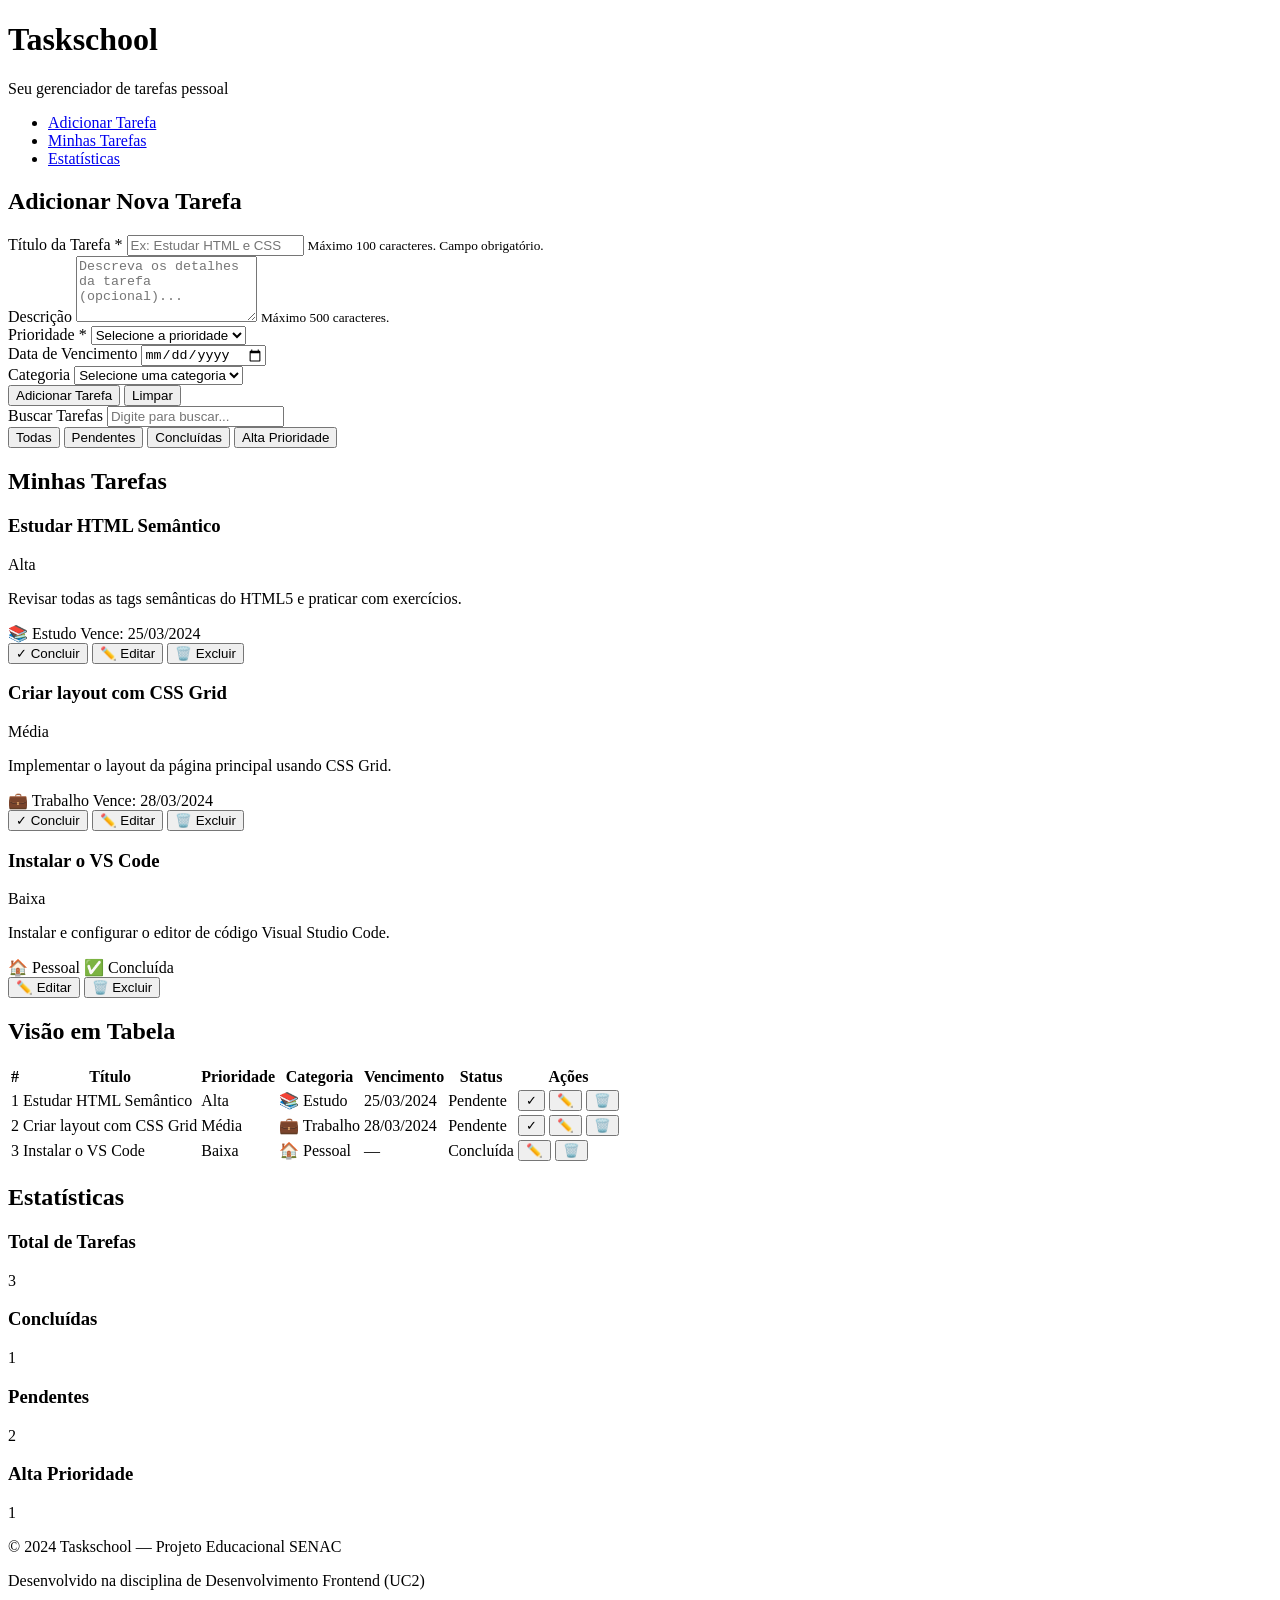
==== taskschool/index.html @ a7bc22a8 "feat(branch1): HTML sem\u00e3ntico completo - Taskschool Estrutura base do gerenciador de tarefas co" ====
<!DOCTYPE html>
<!--
  TASKSCHOOL - Gerenciador de Tarefas
  ====================================
  Branch 1 - Apenas HTML

  Conceitos demonstrados nesta branch:
  - Estrutura básica de um documento HTML5
  - Tags semânticas: header, main, section, article, footer
  - Formulários: form, input, textarea, select, button, label
  - Tabelas: table, thead, tbody, tr, th, td
  - Hierarquia de headings: h1, h2, h3
  - Atributos de acessibilidade: for, id, required, placeholder
-->
<html lang="pt-BR">

<head>
    <!-- Codificação de caracteres: garante suporte a acentos e caracteres especiais -->
    <meta charset="UTF-8">

    <!-- Viewport: essencial para responsividade em dispositivos móveis -->
    <meta name="viewport" content="width=device-width, initial-scale=1.0">

    <!-- Descrição para motores de busca (SEO) -->
    <meta name="description" content="Taskschool - Gerencie suas tarefas de forma simples e eficiente">

    <!-- Título da aba/janela do navegador -->
    <title>Taskschool — Gerenciador de Tarefas</title>

    <!--
      BRANCH 2: Aqui será linkado o arquivo CSS externo
      <link rel="stylesheet" href="style.css">
    -->
</head>

<body>

    <!-- ==================== CABEÇALHO ==================== -->
    <!--
      <header> representa o cabeçalho da página.
      Contém o nome da aplicação e a navegação principal.
    -->
    <header>
        <div class="container">
            <!-- Nome da aplicação -->
            <h1>Taskschool</h1>
            <p>Seu gerenciador de tarefas pessoal</p>

            <!-- Navegação principal -->
            <nav>
                <ul>
                    <li><a href="#nova-tarefa">Adicionar Tarefa</a></li>
                    <li><a href="#lista-tarefas">Minhas Tarefas</a></li>
                    <li><a href="#estatisticas">Estatísticas</a></li>
                </ul>
            </nav>
        </div>
    </header>

    <!-- ==================== CONTEÚDO PRINCIPAL ==================== -->
    <!--
      <main> contém o conteúdo principal da página.
      Deve haver apenas um <main> por página.
    -->
    <main>
        <div class="container">

            <!-- ---- SEÇÃO: ADICIONAR TAREFA ---- -->
            <!--
              <section> agrupa conteúdo temático relacionado.
              O atributo id permite navegação via âncora (#nova-tarefa).
            -->
            <section id="nova-tarefa" class="secao-form">
                <h2>Adicionar Nova Tarefa</h2>

                <!--
                  FORMULÁRIO
                  ===========
                  action: para onde os dados são enviados (backend)
                  method: POST envia dados no corpo da requisição

                  BRANCH 3: o action será tratado pelo JavaScript,
                  substituindo o envio tradicional para o servidor.
                -->
                <form id="tarefa-form" action="#" method="post">

                    <!-- Grupo: Título -->
                    <div class="form-grupo">
                        <!--
                          <label> associado ao input via atributo "for" + "id".
                          Melhora a acessibilidade: clicar no label foca o input.
                        -->
                        <label for="titulo">Título da Tarefa *</label>
                        <input
                            type="text"
                            id="titulo"
                            name="titulo"
                            placeholder="Ex: Estudar HTML e CSS"
                            required
                            maxlength="100"
                        >
                        <!-- Dica de validação para o usuário -->
                        <small class="dica">Máximo 100 caracteres. Campo obrigatório.</small>
                    </div>

                    <!-- Grupo: Descrição -->
                    <div class="form-grupo">
                        <label for="descricao">Descrição</label>
                        <!--
                          <textarea> para textos longos.
                          rows: altura inicial em linhas visíveis.
                        -->
                        <textarea
                            id="descricao"
                            name="descricao"
                            placeholder="Descreva os detalhes da tarefa (opcional)..."
                            rows="4"
                            maxlength="500"
                        ></textarea>
                        <small class="dica">Máximo 500 caracteres.</small>
                    </div>

                    <!-- Grupo: Prioridade -->
                    <div class="form-grupo">
                        <label for="prioridade">Prioridade *</label>
                        <!--
                          <select> cria um menu suspenso (dropdown).
                          <option> define cada item da lista.
                        -->
                        <select id="prioridade" name="prioridade" required>
                            <option value="">Selecione a prioridade</option>
                            <option value="alta">🔴 Alta</option>
                            <option value="media">🟡 Média</option>
                            <option value="baixa">🟢 Baixa</option>
                        </select>
                    </div>

                    <!-- Grupo: Data de Vencimento -->
                    <div class="form-grupo">
                        <label for="vencimento">Data de Vencimento</label>
                        <!--
                          type="date" exibe um seletor de data nativo do navegador.
                        -->
                        <input
                            type="date"
                            id="vencimento"
                            name="vencimento"
                        >
                    </div>

                    <!-- Grupo: Categoria -->
                    <div class="form-grupo">
                        <label for="categoria">Categoria</label>
                        <select id="categoria" name="categoria">
                            <option value="">Selecione uma categoria</option>
                            <option value="estudo">📚 Estudo</option>
                            <option value="trabalho">💼 Trabalho</option>
                            <option value="pessoal">🏠 Pessoal</option>
                            <option value="saude">❤️ Saúde</option>
                        </select>
                    </div>

                    <!-- Botões de ação do formulário -->
                    <div class="form-acoes">
                        <!--
                          type="submit": envia o formulário.
                          type="reset": limpa todos os campos do formulário.
                        -->
                        <button type="submit" class="btn btn-primario">Adicionar Tarefa</button>
                        <button type="reset" class="btn btn-secundario">Limpar</button>
                    </div>

                </form>
            </section>

            <!-- ---- SEÇÃO: FILTROS E BUSCA ---- -->
            <section id="controles" class="secao-controles">
                <div class="busca">
                    <label for="busca">Buscar Tarefas</label>
                    <input
                        type="search"
                        id="busca"
                        name="busca"
                        placeholder="Digite para buscar..."
                    >
                </div>

                <div class="filtros">
                    <!--
                      Botões de filtro: cada um tem um atributo data-filtro
                      usado pelo JavaScript para filtrar as tarefas.
                      Atributos "data-*" são atributos customizados HTML5.
                    -->
                    <button class="btn-filtro ativo" data-filtro="todas">Todas</button>
                    <button class="btn-filtro" data-filtro="pendentes">Pendentes</button>
                    <button class="btn-filtro" data-filtro="concluidas">Concluídas</button>
                    <button class="btn-filtro" data-filtro="alta">Alta Prioridade</button>
                </div>
            </section>

            <!-- ---- SEÇÃO: LISTA DE TAREFAS (CARDS) ---- -->
            <section id="lista-tarefas" class="secao-lista">
                <h2>Minhas Tarefas</h2>

                <!--
                  Esta div recebe os cards de tarefa via JavaScript.
                  O conteúdo abaixo é um exemplo estático para visualização
                  na Branch 1 (sem JavaScript).
                -->
                <div id="cards-tarefas" class="grade-tarefas">

                    <!--
                      EXEMPLO de card de tarefa (estrutura estática).
                      Na Branch 3, estes cards serão gerados dinamicamente.
                      <article> representa um conteúdo independente e reutilizável.
                    -->
                    <article class="card-tarefa prioridade-alta">
                        <div class="card-cabecalho">
                            <h3 class="card-titulo">Estudar HTML Semântico</h3>
                            <span class="badge badge-alta">Alta</span>
                        </div>
                        <p class="card-descricao">
                            Revisar todas as tags semânticas do HTML5 e praticar com exercícios.
                        </p>
                        <div class="card-meta">
                            <span class="card-categoria">📚 Estudo</span>
                            <span class="card-data">Vence: 25/03/2024</span>
                        </div>
                        <div class="card-acoes">
                            <button class="btn btn-concluir" title="Marcar como concluída">✓ Concluir</button>
                            <button class="btn btn-editar" title="Editar tarefa">✏️ Editar</button>
                            <button class="btn btn-excluir" title="Excluir tarefa">🗑️ Excluir</button>
                        </div>
                    </article>

                    <article class="card-tarefa prioridade-media">
                        <div class="card-cabecalho">
                            <h3 class="card-titulo">Criar layout com CSS Grid</h3>
                            <span class="badge badge-media">Média</span>
                        </div>
                        <p class="card-descricao">
                            Implementar o layout da página principal usando CSS Grid.
                        </p>
                        <div class="card-meta">
                            <span class="card-categoria">💼 Trabalho</span>
                            <span class="card-data">Vence: 28/03/2024</span>
                        </div>
                        <div class="card-acoes">
                            <button class="btn btn-concluir">✓ Concluir</button>
                            <button class="btn btn-editar">✏️ Editar</button>
                            <button class="btn btn-excluir">🗑️ Excluir</button>
                        </div>
                    </article>

                    <article class="card-tarefa prioridade-baixa concluida">
                        <div class="card-cabecalho">
                            <h3 class="card-titulo">Instalar o VS Code</h3>
                            <span class="badge badge-baixa">Baixa</span>
                        </div>
                        <p class="card-descricao">
                            Instalar e configurar o editor de código Visual Studio Code.
                        </p>
                        <div class="card-meta">
                            <span class="card-categoria">🏠 Pessoal</span>
                            <span class="card-data">✅ Concluída</span>
                        </div>
                        <div class="card-acoes">
                            <button class="btn btn-editar">✏️ Editar</button>
                            <button class="btn btn-excluir">🗑️ Excluir</button>
                        </div>
                    </article>

                </div>
            </section>

            <!-- ---- SEÇÃO: TABELA DE TAREFAS ---- -->
            <!--
              Tabela é ideal para exibir dados estruturados em linhas e colunas.
              Elementos:
              - <table>  : container da tabela
              - <thead>  : cabeçalho da tabela (rótulos das colunas)
              - <tbody>  : corpo com os dados
              - <tr>     : linha da tabela (table row)
              - <th>     : célula de cabeçalho (table header) — negrito por padrão
              - <td>     : célula de dado (table data)
              - colspan  : mescla colunas horizontalmente
            -->
            <section id="tabela-tarefas" class="secao-tabela">
                <h2>Visão em Tabela</h2>

                <table>
                    <thead>
                        <tr>
                            <th scope="col">#</th>
                            <th scope="col">Título</th>
                            <th scope="col">Prioridade</th>
                            <th scope="col">Categoria</th>
                            <th scope="col">Vencimento</th>
                            <th scope="col">Status</th>
                            <th scope="col">Ações</th>
                        </tr>
                    </thead>
                    <tbody id="tbody-tarefas">
                        <!-- Dados de exemplo para a Branch 1 -->
                        <tr>
                            <td>1</td>
                            <td>Estudar HTML Semântico</td>
                            <td><span class="badge badge-alta">Alta</span></td>
                            <td>📚 Estudo</td>
                            <td>25/03/2024</td>
                            <td><span class="status pendente">Pendente</span></td>
                            <td>
                                <button class="btn btn-concluir">✓</button>
                                <button class="btn btn-editar">✏️</button>
                                <button class="btn btn-excluir">🗑️</button>
                            </td>
                        </tr>
                        <tr>
                            <td>2</td>
                            <td>Criar layout com CSS Grid</td>
                            <td><span class="badge badge-media">Média</span></td>
                            <td>💼 Trabalho</td>
                            <td>28/03/2024</td>
                            <td><span class="status pendente">Pendente</span></td>
                            <td>
                                <button class="btn btn-concluir">✓</button>
                                <button class="btn btn-editar">✏️</button>
                                <button class="btn btn-excluir">🗑️</button>
                            </td>
                        </tr>
                        <tr class="linha-concluida">
                            <td>3</td>
                            <td>Instalar o VS Code</td>
                            <td><span class="badge badge-baixa">Baixa</span></td>
                            <td>🏠 Pessoal</td>
                            <td>—</td>
                            <td><span class="status concluida">Concluída</span></td>
                            <td>
                                <button class="btn btn-editar">✏️</button>
                                <button class="btn btn-excluir">🗑️</button>
                            </td>
                        </tr>
                    </tbody>
                </table>
            </section>

            <!-- ---- SEÇÃO: ESTATÍSTICAS ---- -->
            <section id="estatisticas" class="secao-stats">
                <h2>Estatísticas</h2>

                <!--
                  <article> dentro de <section> representa
                  cada card de estatística como item independente.
                -->
                <div class="grade-stats">

                    <article class="stat-card">
                        <h3>Total de Tarefas</h3>
                        <!-- Span com id para o JavaScript atualizar o número -->
                        <p class="stat-numero" id="stat-total">3</p>
                    </article>

                    <article class="stat-card">
                        <h3>Concluídas</h3>
                        <p class="stat-numero" id="stat-concluidas">1</p>
                    </article>

                    <article class="stat-card">
                        <h3>Pendentes</h3>
                        <p class="stat-numero" id="stat-pendentes">2</p>
                    </article>

                    <article class="stat-card">
                        <h3>Alta Prioridade</h3>
                        <p class="stat-numero" id="stat-alta">1</p>
                    </article>

                </div>
            </section>

        </div><!-- /.container -->
    </main>

    <!-- ==================== RODAPÉ ==================== -->
    <!--
      <footer> contém informações complementares:
      copyright, links úteis, créditos, etc.
    -->
    <footer>
        <div class="container">
            <p>&copy; 2024 Taskschool &mdash; Projeto Educacional SENAC</p>
            <p>Desenvolvido na disciplina de Desenvolvimento Frontend (UC2)</p>
        </div>
    </footer>

    <!--
      BRANCH 3: Aqui será linkado o arquivo JavaScript externo.
      O script fica no final do <body> para garantir que o HTML
      já foi carregado antes de o JS tentar manipulá-lo.
      <script src="app.js"></script>
    -->

</body>
</html>
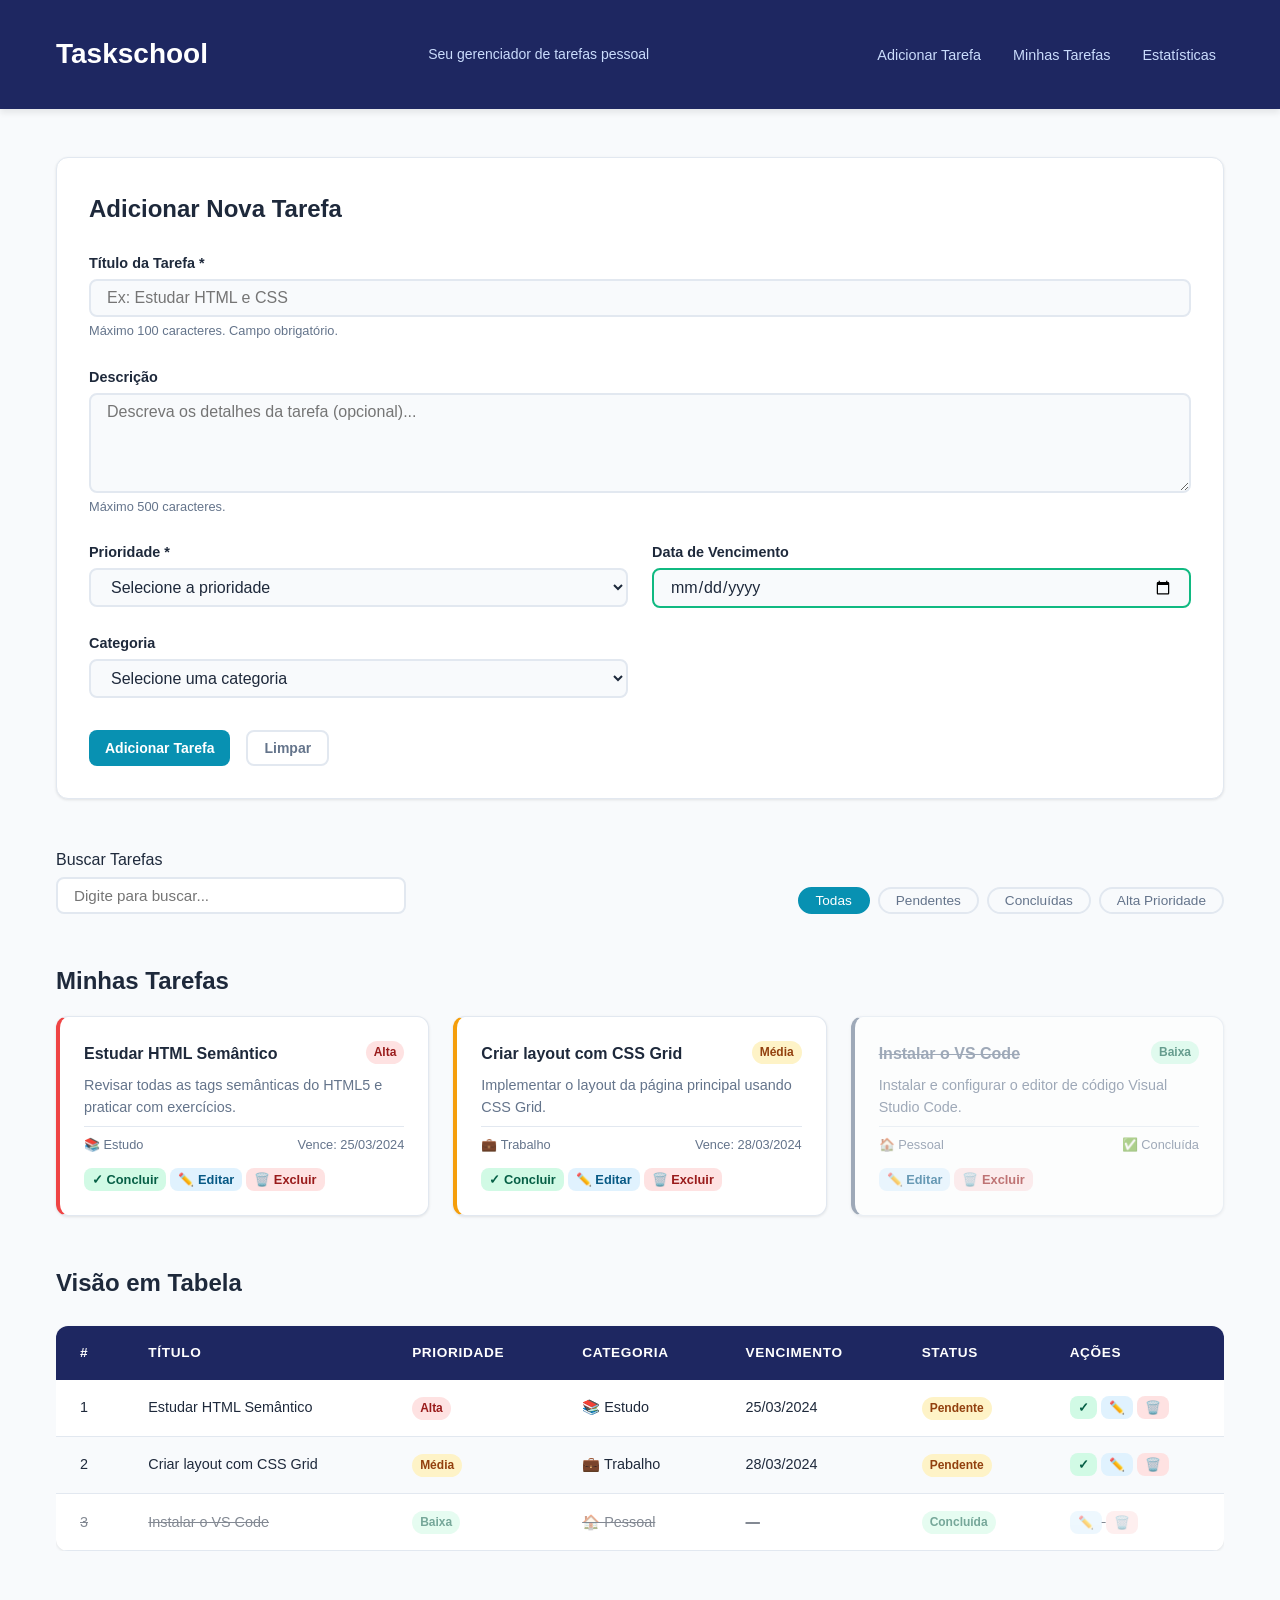
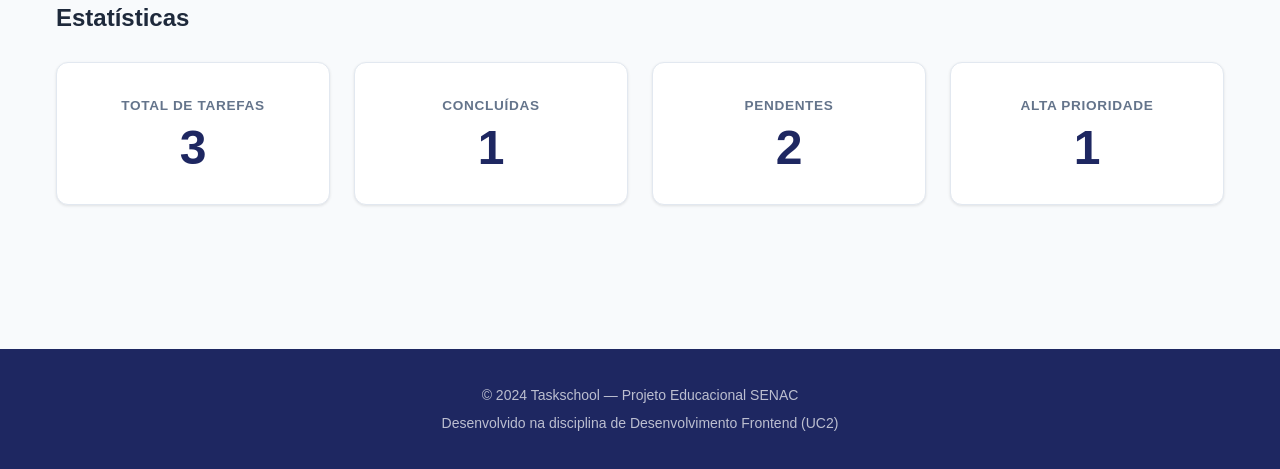
==== commit 330c93a6: "feat(branch2): CSS completo e responsivo - Taskschool Estilos modernos com boas práticas CSS.  Inclu" ====
--- a/taskschool/index.html
+++ b/taskschool/index.html
@@ -27,10 +27,8 @@
     <!-- Título da aba/janela do navegador -->
     <title>Taskschool — Gerenciador de Tarefas</title>
 
-    <!--
-      BRANCH 2: Aqui será linkado o arquivo CSS externo
-      <link rel="stylesheet" href="style.css">
-    -->
+    <!-- Arquivo de estilos CSS externo (melhor prática: manter separado do HTML) -->
+    <link rel="stylesheet" href="style.css">
 </head>
 
 <body>
--- a/taskschool/style.css
+++ b/taskschool/style.css
@@ -0,0 +1,791 @@
+/*
+  TASKSCHOOL — Folha de Estilos
+  ================================
+  Branch 2 — HTML + CSS
+
+  Conceitos demonstrados neste arquivo:
+  - Variáveis CSS (Custom Properties)
+  - Seletores: tag, classe, ID, pseudo-classes, pseudo-elementos
+  - Box Model: margin, padding, border, width, height
+  - Flexbox: display flex, justify-content, align-items, gap
+  - CSS Grid: grid-template-columns, repeat, auto-fill, minmax
+  - Responsividade com Media Queries (Mobile First)
+  - Transições e estados (:hover, :focus, :active)
+  - Reset e Normalização básica
+
+  Índice:
+  1.  Variáveis e Reset
+  2.  Tipografia Base
+  3.  Layout Geral (container)
+  4.  Header
+  5.  Navegação
+  6.  Formulário
+  7.  Controles (filtros e busca)
+  8.  Cards de Tarefas
+  9.  Tabela
+  10. Estatísticas
+  11. Footer
+  12. Badges e Status
+  13. Botões
+  14. Utilitários
+  15. Responsividade (Media Queries)
+*/
+
+
+/* ================================================
+   1. VARIÁVEIS CSS E RESET
+   ================================================
+   Custom Properties (variáveis) são definidas em :root
+   para reutilização em todo o documento.
+   Facilita a troca de tema e manutenção do código.
+   ================================================ */
+:root {
+    /* Paleta de cores principal */
+    --cor-primaria:    #1E2761;   /* Azul escuro (header, títulos) */
+    --cor-secundaria:  #0891B2;   /* Teal (destaques, links, botões) */
+    --cor-acento:      #CADCFC;   /* Azul claro (fundos, badges) */
+
+    /* Prioridades */
+    --cor-alta:    #EF4444;   /* Vermelho */
+    --cor-media:   #F59E0B;   /* Amarelo/Âmbar */
+    --cor-baixa:   #10B981;   /* Verde */
+
+    /* Neutras */
+    --cor-fundo:      #F8FAFC;   /* Fundo da página */
+    --cor-superfície: #FFFFFF;   /* Fundo de cards e seções */
+    --cor-borda:      #E2E8F0;   /* Bordas sutis */
+    --cor-texto:      #1E293B;   /* Texto principal */
+    --cor-texto-muted:#64748B;   /* Texto secundário (cinza) */
+
+    /* Tipografia */
+    --fonte-principal: 'Segoe UI', Tahoma, Geneva, Verdana, sans-serif;
+    --tamanho-base:    16px;
+    --linha-base:      1.6;
+
+    /* Espaçamento (baseado em múltiplos de 8px) */
+    --espaco-xs:  4px;
+    --espaco-sm:  8px;
+    --espaco-md:  16px;
+    --espaco-lg:  24px;
+    --espaco-xl:  32px;
+    --espaco-2xl: 48px;
+
+    /* Bordas */
+    --raio-sm:  4px;
+    --raio-md:  8px;
+    --raio-lg:  12px;
+    --raio-xl:  16px;
+
+    /* Sombras */
+    --sombra-sm: 0 1px 3px rgba(0, 0, 0, 0.10);
+    --sombra-md: 0 4px 6px rgba(0, 0, 0, 0.08);
+    --sombra-lg: 0 10px 25px rgba(0, 0, 0, 0.10);
+
+    /* Transições */
+    --transicao: 0.2s ease;
+}
+
+/*
+  Reset básico: remove margens e paddings padrão do navegador.
+  box-sizing: border-box faz padding e border não aumentar o tamanho total.
+*/
+*,
+*::before,
+*::after {
+    margin: 0;
+    padding: 0;
+    box-sizing: border-box;
+}
+
+/* Remove estilo padrão de listas */
+ul, ol {
+    list-style: none;
+}
+
+/* Remove sublinhado de links; herda cor do pai */
+a {
+    text-decoration: none;
+    color: inherit;
+}
+
+/* Imagens responsivas por padrão */
+img {
+    max-width: 100%;
+    display: block;
+}
+
+
+/* ================================================
+   2. TIPOGRAFIA BASE
+   ================================================ */
+body {
+    font-family: var(--fonte-principal);
+    font-size: var(--tamanho-base);
+    line-height: var(--linha-base);
+    color: var(--cor-texto);
+    background-color: var(--cor-fundo);
+}
+
+h1 { font-size: 2rem;   font-weight: 700; }
+h2 { font-size: 1.5rem; font-weight: 600; margin-bottom: var(--espaco-lg); }
+h3 { font-size: 1.1rem; font-weight: 600; }
+
+p  { color: var(--cor-texto-muted); }
+
+small {
+    font-size: 0.8rem;
+    color: var(--cor-texto-muted);
+}
+
+
+/* ================================================
+   3. LAYOUT GERAL — CONTAINER
+   ================================================
+   .container limita a largura do conteúdo e
+   centraliza na página com margin: 0 auto.
+   ================================================ */
+.container {
+    width: 100%;
+    max-width: 1200px;    /* Largura máxima no desktop */
+    margin: 0 auto;       /* Centraliza horizontalmente */
+    padding: 0 var(--espaco-md); /* Padding lateral */
+}
+
+/* Cada seção tem espaçamento vertical uniforme */
+section {
+    margin-bottom: var(--espaco-2xl);
+}
+
+
+/* ================================================
+   4. HEADER
+   ================================================
+   display: flex distribui os filhos em linha.
+   justify-content: space-between afasta logo e nav.
+   align-items: center alinha verticalmente.
+   ================================================ */
+header {
+    background-color: var(--cor-primaria);
+    color: white;
+    padding: var(--espaco-lg) 0;
+    box-shadow: var(--sombra-md);
+
+    /* Posição fixa no topo ao rolar a página */
+    position: sticky;
+    top: 0;
+    z-index: 100;
+}
+
+header .container {
+    /* Flexbox: logo à esquerda, nav à direita */
+    display: flex;
+    flex-direction: row;
+    justify-content: space-between;
+    align-items: center;
+    gap: var(--espaco-md);
+}
+
+header h1 {
+    color: white;
+    font-size: 1.75rem;
+}
+
+header p {
+    color: var(--cor-acento);
+    font-size: 0.875rem;
+    /* Em telas pequenas, este parágrafo fica oculto */
+    display: none;
+}
+
+/* Em telas maiores, exibe o subtítulo */
+@media (min-width: 768px) {
+    header p { display: block; }
+}
+
+
+/* ================================================
+   5. NAVEGAÇÃO
+   ================================================ */
+nav ul {
+    display: flex;            /* Itens em linha */
+    flex-direction: row;
+    gap: var(--espaco-md);    /* Espaço entre links */
+}
+
+nav a {
+    color: var(--cor-acento);
+    font-size: 0.9rem;
+    font-weight: 500;
+    padding: var(--espaco-xs) var(--espaco-sm);
+    border-radius: var(--raio-sm);
+    transition: background-color var(--transicao), color var(--transicao);
+}
+
+/* :hover — estado quando o mouse está sobre o elemento */
+nav a:hover {
+    background-color: rgba(255, 255, 255, 0.15);
+    color: white;
+}
+
+
+/* ================================================
+   6. FORMULÁRIO
+   ================================================ */
+.secao-form {
+    background-color: var(--cor-superfície);
+    border-radius: var(--raio-lg);
+    padding: var(--espaco-xl);
+    box-shadow: var(--sombra-sm);
+    border: 1px solid var(--cor-borda);
+}
+
+/* Cada grupo label + input */
+.form-grupo {
+    margin-bottom: var(--espaco-lg);
+    display: flex;
+    flex-direction: column; /* Label acima do input */
+    gap: var(--espaco-xs);
+}
+
+/* Label: rótulo do campo */
+.form-grupo label {
+    font-weight: 600;
+    font-size: 0.9rem;
+    color: var(--cor-texto);
+}
+
+/* Estilo unificado para input, textarea e select */
+.form-grupo input,
+.form-grupo textarea,
+.form-grupo select {
+    width: 100%;
+    padding: var(--espaco-sm) var(--espaco-md);
+    border: 2px solid var(--cor-borda);
+    border-radius: var(--raio-md);
+    font-family: var(--fonte-principal);
+    font-size: 1rem;
+    color: var(--cor-texto);
+    background-color: var(--cor-fundo);
+    transition: border-color var(--transicao), box-shadow var(--transicao);
+}
+
+/* :focus — estado quando o campo está ativo (com foco) */
+.form-grupo input:focus,
+.form-grupo textarea:focus,
+.form-grupo select:focus {
+    outline: none;                   /* Remove o outline padrão do navegador */
+    border-color: var(--cor-secundaria);
+    box-shadow: 0 0 0 3px rgba(8, 145, 178, 0.15); /* Anel de foco visível */
+}
+
+/* :valid — campo preenchido corretamente */
+.form-grupo input:valid:not(:placeholder-shown) {
+    border-color: var(--cor-baixa);
+}
+
+/* :invalid — campo com erro */
+.form-grupo input:invalid:not(:placeholder-shown) {
+    border-color: var(--cor-alta);
+}
+
+textarea {
+    resize: vertical; /* Permite redimensionar apenas verticalmente */
+    min-height: 100px;
+}
+
+/* Texto de dica abaixo do campo */
+.dica {
+    color: var(--cor-texto-muted);
+}
+
+/* Área de botões do formulário */
+.form-acoes {
+    display: flex;
+    gap: var(--espaco-md);
+    flex-wrap: wrap;  /* Quebra linha em telas pequenas */
+    margin-top: var(--espaco-sm);
+}
+
+
+/* ================================================
+   7. CONTROLES — FILTROS E BUSCA
+   ================================================ */
+.secao-controles {
+    display: flex;
+    flex-direction: column;
+    gap: var(--espaco-md);
+}
+
+@media (min-width: 640px) {
+    .secao-controles {
+        flex-direction: row;       /* Busca e filtros lado a lado */
+        align-items: flex-end;
+        justify-content: space-between;
+    }
+}
+
+/* Campo de busca */
+.busca {
+    display: flex;
+    flex-direction: column;
+    gap: var(--espaco-xs);
+    flex: 1;              /* Ocupa o espaço disponível */
+    max-width: 350px;
+}
+
+.busca input {
+    padding: var(--espaco-sm) var(--espaco-md);
+    border: 2px solid var(--cor-borda);
+    border-radius: var(--raio-md);
+    font-size: 0.95rem;
+    width: 100%;
+    transition: border-color var(--transicao);
+}
+
+.busca input:focus {
+    outline: none;
+    border-color: var(--cor-secundaria);
+}
+
+/* Grupo de botões de filtro */
+.filtros {
+    display: flex;
+    gap: var(--espaco-sm);
+    flex-wrap: wrap;
+}
+
+.btn-filtro {
+    padding: var(--espaco-xs) var(--espaco-md);
+    border: 2px solid var(--cor-borda);
+    border-radius: var(--raio-xl);   /* Bordas bem arredondadas (pill) */
+    background-color: transparent;
+    color: var(--cor-texto-muted);
+    font-size: 0.85rem;
+    font-weight: 500;
+    cursor: pointer;
+    transition: all var(--transicao);
+}
+
+.btn-filtro:hover {
+    border-color: var(--cor-secundaria);
+    color: var(--cor-secundaria);
+}
+
+/* .ativo é adicionado pelo JavaScript ao filtro selecionado */
+.btn-filtro.ativo {
+    background-color: var(--cor-secundaria);
+    border-color: var(--cor-secundaria);
+    color: white;
+}
+
+
+/* ================================================
+   8. CARDS DE TAREFAS — CSS GRID
+   ================================================
+   grid-template-columns com auto-fill e minmax cria
+   um grid responsivo que se adapta ao espaço disponível.
+   ================================================ */
+.secao-lista h2 {
+    margin-bottom: var(--espaco-md);
+}
+
+/* Grid de cards: ajusta automaticamente o número de colunas */
+.grade-tarefas {
+    display: grid;
+    grid-template-columns: repeat(auto-fill, minmax(280px, 1fr));
+    gap: var(--espaco-lg);
+}
+
+/* Card individual de tarefa */
+.card-tarefa {
+    background-color: var(--cor-superfície);
+    border-radius: var(--raio-lg);
+    padding: var(--espaco-lg);
+    box-shadow: var(--sombra-sm);
+    border: 1px solid var(--cor-borda);
+    border-left: 4px solid transparent; /* Borda lateral colorida por prioridade */
+    display: flex;
+    flex-direction: column;
+    gap: var(--espaco-sm);
+    transition: box-shadow var(--transicao), transform var(--transicao);
+}
+
+/* Efeito hover: eleva o card visualmente */
+.card-tarefa:hover {
+    box-shadow: var(--sombra-lg);
+    transform: translateY(-2px);
+}
+
+/* Bordas coloridas por prioridade */
+.card-tarefa.prioridade-alta  { border-left-color: var(--cor-alta); }
+.card-tarefa.prioridade-media { border-left-color: var(--cor-media); }
+.card-tarefa.prioridade-baixa { border-left-color: var(--cor-baixa); }
+
+/* Card concluído: aparência atenuada */
+.card-tarefa.concluida {
+    opacity: 0.6;
+    border-left-color: var(--cor-texto-muted);
+}
+
+.card-tarefa.concluida .card-titulo {
+    text-decoration: line-through;
+    color: var(--cor-texto-muted);
+}
+
+/* Cabeçalho do card: título + badge */
+.card-cabecalho {
+    display: flex;
+    justify-content: space-between;
+    align-items: flex-start;
+    gap: var(--espaco-sm);
+}
+
+.card-titulo {
+    font-size: 1rem;
+    font-weight: 600;
+    color: var(--cor-texto);
+    flex: 1;    /* Ocupa espaço restante, badge não cresce */
+}
+
+.card-descricao {
+    font-size: 0.9rem;
+    color: var(--cor-texto-muted);
+    line-height: 1.5;
+}
+
+/* Metadados: categoria e data */
+.card-meta {
+    display: flex;
+    justify-content: space-between;
+    align-items: center;
+    font-size: 0.8rem;
+    color: var(--cor-texto-muted);
+    padding-top: var(--espaco-sm);
+    border-top: 1px solid var(--cor-borda);
+}
+
+/* Botões de ação do card */
+.card-acoes {
+    display: flex;
+    gap: var(--espaco-xs);
+    flex-wrap: wrap;
+    margin-top: var(--espaco-xs);
+}
+
+/* Mensagem exibida quando não há tarefas */
+.mensagem-vazia {
+    grid-column: 1 / -1;     /* Ocupa toda a largura do grid */
+    text-align: center;
+    padding: var(--espaco-2xl);
+    color: var(--cor-texto-muted);
+    border: 2px dashed var(--cor-borda);
+    border-radius: var(--raio-lg);
+}
+
+
+/* ================================================
+   9. TABELA DE TAREFAS
+   ================================================ */
+.secao-tabela {
+    overflow-x: auto;   /* Scroll horizontal em telas pequenas */
+}
+
+table {
+    width: 100%;
+    border-collapse: collapse;  /* Remove espaço duplo entre bordas */
+    background-color: var(--cor-superfície);
+    border-radius: var(--raio-lg);
+    overflow: hidden;
+    box-shadow: var(--sombra-sm);
+    font-size: 0.9rem;
+}
+
+/* Cabeçalho da tabela */
+thead {
+    background-color: var(--cor-primaria);
+    color: white;
+}
+
+thead th {
+    padding: var(--espaco-md) var(--espaco-lg);
+    text-align: left;
+    font-weight: 600;
+    font-size: 0.85rem;
+    letter-spacing: 0.05em;
+    text-transform: uppercase;
+}
+
+/* Células de dado */
+tbody td {
+    padding: var(--espaco-md) var(--espaco-lg);
+    border-bottom: 1px solid var(--cor-borda);
+    vertical-align: middle;
+}
+
+/* Zebra: linhas alternadas com cor levemente diferente */
+tbody tr:nth-child(even) {
+    background-color: #F8FAFC;
+}
+
+/* Hover na linha */
+tbody tr:hover {
+    background-color: var(--cor-acento);
+    transition: background-color var(--transicao);
+}
+
+/* Linha de tarefa concluída */
+tbody tr.linha-concluida td {
+    opacity: 0.55;
+    text-decoration: line-through;
+}
+
+/* Botões dentro da tabela: menores e compactos */
+tbody .btn {
+    padding: var(--espaco-xs) var(--espaco-sm);
+    font-size: 0.8rem;
+}
+
+
+/* ================================================
+   10. ESTATÍSTICAS
+   ================================================ */
+.grade-stats {
+    display: grid;
+    /* 4 colunas iguais; cada uma com mínimo de 150px */
+    grid-template-columns: repeat(auto-fit, minmax(150px, 1fr));
+    gap: var(--espaco-lg);
+}
+
+.stat-card {
+    background-color: var(--cor-superfície);
+    border-radius: var(--raio-lg);
+    padding: var(--espaco-xl);
+    text-align: center;
+    box-shadow: var(--sombra-sm);
+    border: 1px solid var(--cor-borda);
+    transition: transform var(--transicao), box-shadow var(--transicao);
+}
+
+.stat-card:hover {
+    transform: translateY(-3px);
+    box-shadow: var(--sombra-md);
+}
+
+.stat-card h3 {
+    font-size: 0.85rem;
+    color: var(--cor-texto-muted);
+    text-transform: uppercase;
+    letter-spacing: 0.05em;
+    margin-bottom: var(--espaco-sm);
+}
+
+/* Número grande em destaque */
+.stat-numero {
+    font-size: 3rem;
+    font-weight: 700;
+    color: var(--cor-primaria);
+    line-height: 1;
+}
+
+
+/* ================================================
+   11. FOOTER
+   ================================================ */
+footer {
+    background-color: var(--cor-primaria);
+    color: rgba(255, 255, 255, 0.7);
+    text-align: center;
+    padding: var(--espaco-xl) 0;
+    margin-top: var(--espaco-2xl);
+}
+
+footer p {
+    color: rgba(255, 255, 255, 0.7);
+    font-size: 0.875rem;
+    line-height: 2;
+}
+
+
+/* ================================================
+   12. BADGES — INDICADORES DE PRIORIDADE / STATUS
+   ================================================
+   Badges são pequenas etiquetas coloridas para
+   indicar estado ou categoria de um item.
+   ================================================ */
+.badge {
+    display: inline-block;
+    padding: 2px var(--espaco-sm);
+    border-radius: var(--raio-xl);
+    font-size: 0.75rem;
+    font-weight: 600;
+    white-space: nowrap;  /* Não quebra em duas linhas */
+}
+
+.badge-alta  { background-color: #FEE2E2; color: #991B1B; }
+.badge-media { background-color: #FEF3C7; color: #92400E; }
+.badge-baixa { background-color: #D1FAE5; color: #065F46; }
+
+/* Status das tarefas */
+.status {
+    display: inline-block;
+    padding: 2px var(--espaco-sm);
+    border-radius: var(--raio-xl);
+    font-size: 0.75rem;
+    font-weight: 600;
+}
+
+.status.pendente  { background-color: #FEF3C7; color: #92400E; }
+.status.concluida { background-color: #D1FAE5; color: #065F46; }
+
+
+/* ================================================
+   13. BOTÕES
+   ================================================ */
+.btn {
+    display: inline-flex;
+    align-items: center;
+    gap: var(--espaco-xs);
+    padding: var(--espaco-sm) var(--espaco-md);
+    border: none;
+    border-radius: var(--raio-md);
+    font-family: var(--fonte-principal);
+    font-size: 0.875rem;
+    font-weight: 600;
+    cursor: pointer;
+    transition: all var(--transicao);
+    white-space: nowrap;
+}
+
+/* Botão primário: ação principal */
+.btn-primario {
+    background-color: var(--cor-secundaria);
+    color: white;
+}
+
+.btn-primario:hover {
+    background-color: #0E7490;  /* Tom mais escuro ao passar o mouse */
+    transform: translateY(-1px);
+    box-shadow: var(--sombra-md);
+}
+
+/* Botão secundário: ação alternativa */
+.btn-secundario {
+    background-color: transparent;
+    color: var(--cor-texto-muted);
+    border: 2px solid var(--cor-borda);
+}
+
+.btn-secundario:hover {
+    border-color: var(--cor-texto-muted);
+    color: var(--cor-texto);
+}
+
+/* Botões de ação dos cards */
+.btn-concluir {
+    background-color: #D1FAE5;
+    color: #065F46;
+    font-size: 0.8rem;
+    padding: var(--espaco-xs) var(--espaco-sm);
+}
+.btn-concluir:hover { background-color: #A7F3D0; }
+
+.btn-editar {
+    background-color: #E0F2FE;
+    color: #075985;
+    font-size: 0.8rem;
+    padding: var(--espaco-xs) var(--espaco-sm);
+}
+.btn-editar:hover { background-color: #BAE6FD; }
+
+.btn-excluir {
+    background-color: #FEE2E2;
+    color: #991B1B;
+    font-size: 0.8rem;
+    padding: var(--espaco-xs) var(--espaco-sm);
+}
+.btn-excluir:hover { background-color: #FECACA; }
+
+/* :active — estado quando o botão é clicado */
+.btn:active {
+    transform: translateY(0);
+    box-shadow: none;
+}
+
+
+/* ================================================
+   14. UTILITÁRIOS
+   ================================================
+   Classes genéricas reutilizáveis em qualquer lugar.
+   ================================================ */
+.text-center { text-align: center; }
+.text-muted  { color: var(--cor-texto-muted); }
+.hidden      { display: none; }
+
+/* Espaçamento padrão para o topo do conteúdo principal */
+main {
+    padding: var(--espaco-2xl) 0;
+}
+
+
+/* ================================================
+   15. RESPONSIVIDADE — MEDIA QUERIES
+   ================================================
+   Estratégia: Mobile First (base para mobile,
+   progressivamente melhorado para telas maiores).
+
+   Breakpoints:
+   - 480px  : Smartphones em landscape
+   - 640px  : Tablets pequenos
+   - 768px  : Tablets
+   - 1024px : Desktops
+   - 1280px : Desktops grandes
+   ================================================ */
+
+/* -- Mobile até 479px (default acima, sem media query) -- */
+
+/* -- Smartphones landscape / pequenos tablets (480px+) -- */
+@media (min-width: 480px) {
+    .form-acoes {
+        flex-direction: row;  /* Botões lado a lado */
+    }
+}
+
+/* -- Tablets (768px+) -- */
+@media (min-width: 768px) {
+    /* Formulário em duas colunas */
+    form {
+        display: grid;
+        grid-template-columns: 1fr 1fr;
+        gap: 0 var(--espaco-lg);
+    }
+
+    /* Alguns grupos ocupam as 2 colunas */
+    .form-grupo:first-child,   /* Título */
+    .form-grupo:nth-child(2),  /* Descrição */
+    .form-acoes {
+        grid-column: 1 / -1;
+    }
+
+    /* Grid de cards: mínimo 2 por linha */
+    .grade-tarefas {
+        grid-template-columns: repeat(auto-fill, minmax(300px, 1fr));
+    }
+}
+
+/* -- Desktop (1024px+) -- */
+@media (min-width: 1024px) {
+    /* Header com mais respiro */
+    header {
+        padding: var(--espaco-xl) 0;
+    }
+
+    /* Grid de cards: mínimo 3 por linha */
+    .grade-tarefas {
+        grid-template-columns: repeat(3, 1fr);
+    }
+
+    /* Stats sempre em 4 colunas */
+    .grade-stats {
+        grid-template-columns: repeat(4, 1fr);
+    }
+}
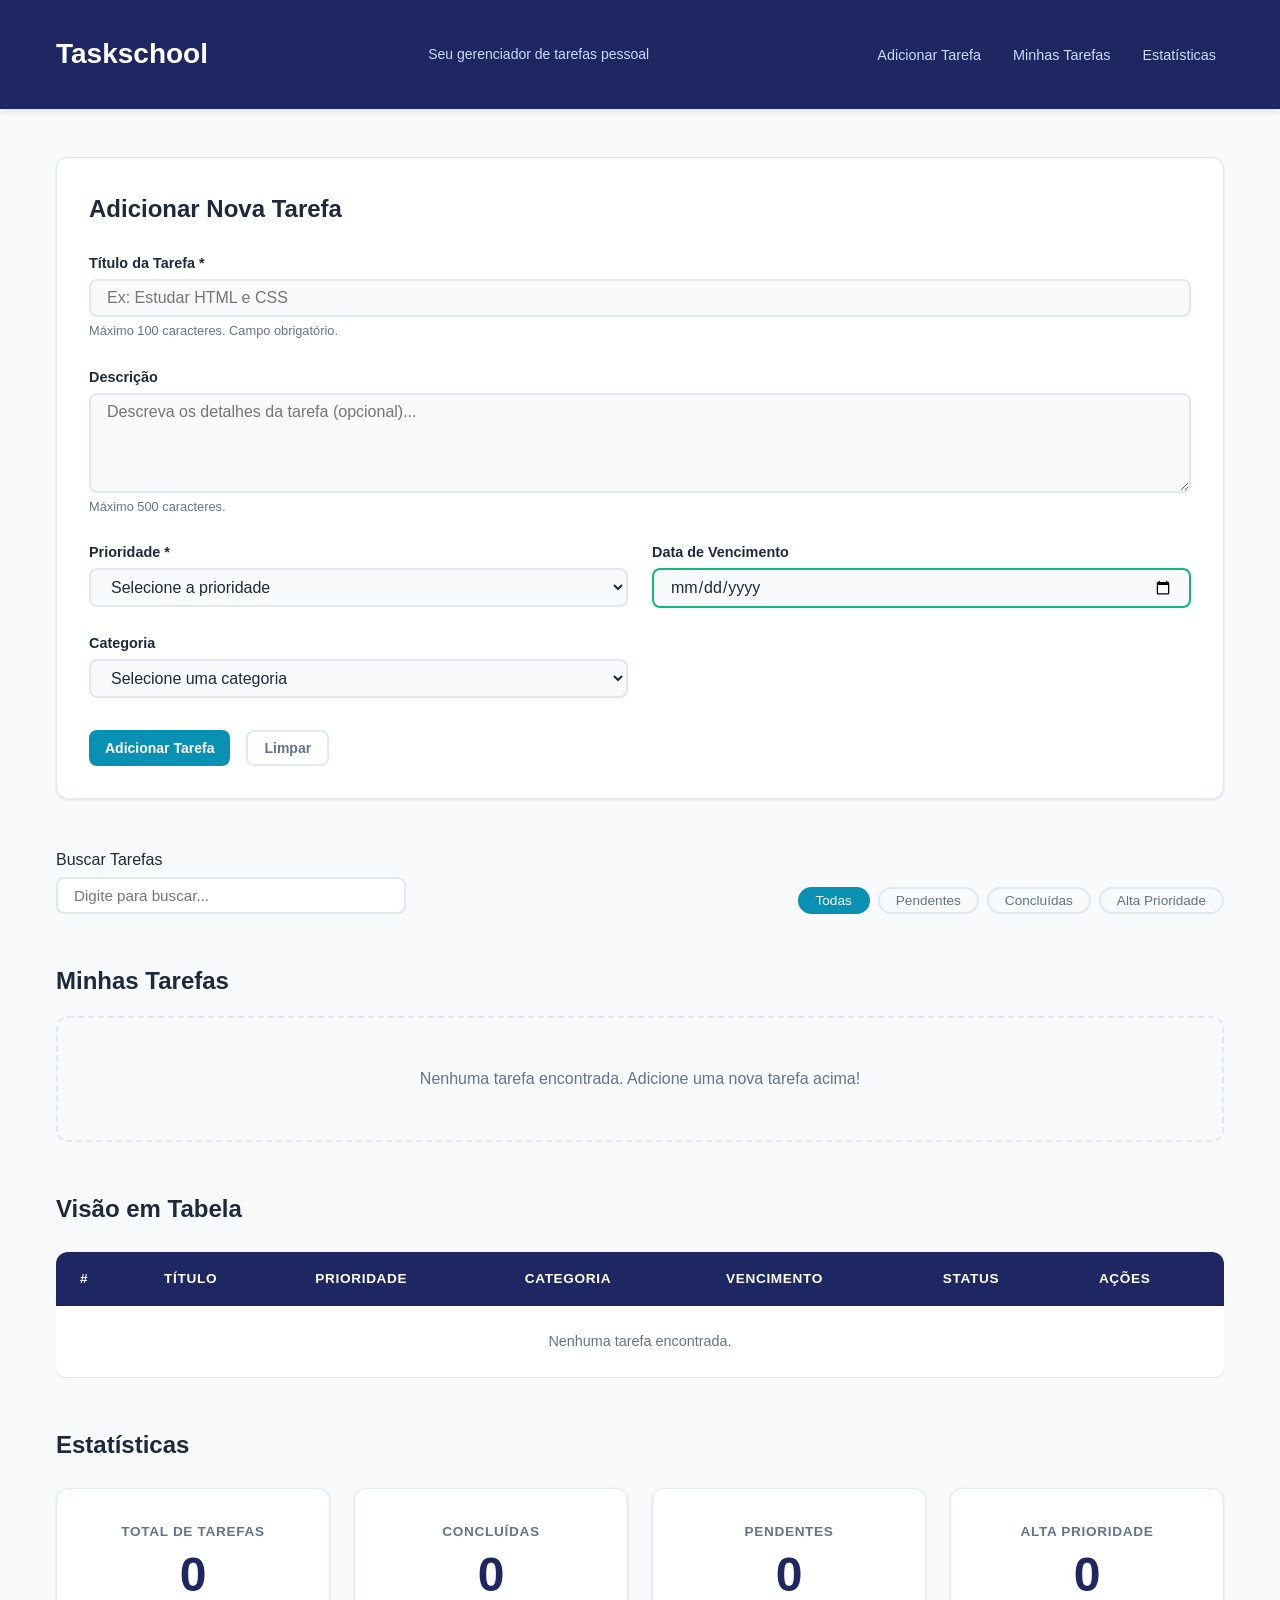
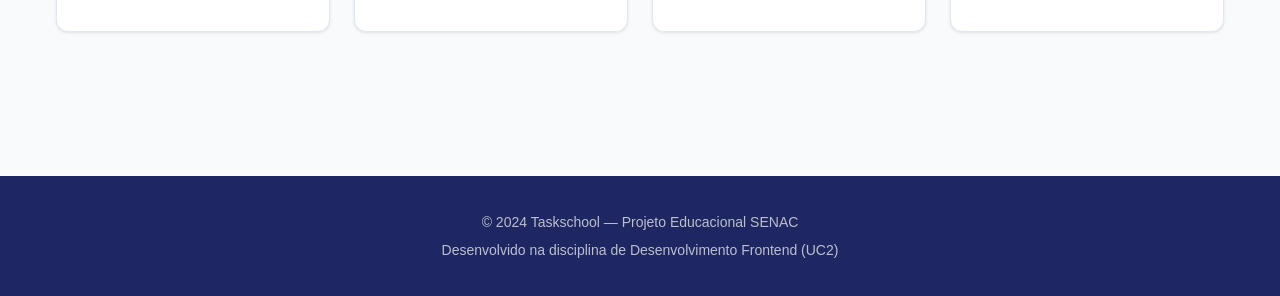
==== commit 795cd777: "feat(branch3): JavaScript completo com CRUD e localStorage - Taskschool Aplicação totalmente funcion" ====
--- a/taskschool/index.html
+++ b/taskschool/index.html
@@ -205,69 +205,14 @@
                   O conteúdo abaixo é um exemplo estático para visualização
                   na Branch 1 (sem JavaScript).
                 -->
+                <!--
+                  O JavaScript popula este container dinamicamente.
+                  A mensagem "vazia" é exibida enquanto não há tarefas.
+                -->
                 <div id="cards-tarefas" class="grade-tarefas">
-
-                    <!--
-                      EXEMPLO de card de tarefa (estrutura estática).
-                      Na Branch 3, estes cards serão gerados dinamicamente.
-                      <article> representa um conteúdo independente e reutilizável.
-                    -->
-                    <article class="card-tarefa prioridade-alta">
-                        <div class="card-cabecalho">
-                            <h3 class="card-titulo">Estudar HTML Semântico</h3>
-                            <span class="badge badge-alta">Alta</span>
-                        </div>
-                        <p class="card-descricao">
-                            Revisar todas as tags semânticas do HTML5 e praticar com exercícios.
-                        </p>
-                        <div class="card-meta">
-                            <span class="card-categoria">📚 Estudo</span>
-                            <span class="card-data">Vence: 25/03/2024</span>
-                        </div>
-                        <div class="card-acoes">
-                            <button class="btn btn-concluir" title="Marcar como concluída">✓ Concluir</button>
-                            <button class="btn btn-editar" title="Editar tarefa">✏️ Editar</button>
-                            <button class="btn btn-excluir" title="Excluir tarefa">🗑️ Excluir</button>
-                        </div>
-                    </article>
-
-                    <article class="card-tarefa prioridade-media">
-                        <div class="card-cabecalho">
-                            <h3 class="card-titulo">Criar layout com CSS Grid</h3>
-                            <span class="badge badge-media">Média</span>
-                        </div>
-                        <p class="card-descricao">
-                            Implementar o layout da página principal usando CSS Grid.
-                        </p>
-                        <div class="card-meta">
-                            <span class="card-categoria">💼 Trabalho</span>
-                            <span class="card-data">Vence: 28/03/2024</span>
-                        </div>
-                        <div class="card-acoes">
-                            <button class="btn btn-concluir">✓ Concluir</button>
-                            <button class="btn btn-editar">✏️ Editar</button>
-                            <button class="btn btn-excluir">🗑️ Excluir</button>
-                        </div>
-                    </article>
-
-                    <article class="card-tarefa prioridade-baixa concluida">
-                        <div class="card-cabecalho">
-                            <h3 class="card-titulo">Instalar o VS Code</h3>
-                            <span class="badge badge-baixa">Baixa</span>
-                        </div>
-                        <p class="card-descricao">
-                            Instalar e configurar o editor de código Visual Studio Code.
-                        </p>
-                        <div class="card-meta">
-                            <span class="card-categoria">🏠 Pessoal</span>
-                            <span class="card-data">✅ Concluída</span>
-                        </div>
-                        <div class="card-acoes">
-                            <button class="btn btn-editar">✏️ Editar</button>
-                            <button class="btn btn-excluir">🗑️ Excluir</button>
-                        </div>
-                    </article>
-
+                    <div class="mensagem-vazia">
+                        <p>Nenhuma tarefa ainda. Adicione sua primeira tarefa acima!</p>
+                    </div>
                 </div>
             </section>
 
@@ -298,44 +243,11 @@
                             <th scope="col">Ações</th>
                         </tr>
                     </thead>
+                    <!-- O JavaScript popula este tbody dinamicamente -->
                     <tbody id="tbody-tarefas">
-                        <!-- Dados de exemplo para a Branch 1 -->
                         <tr>
-                            <td>1</td>
-                            <td>Estudar HTML Semântico</td>
-                            <td><span class="badge badge-alta">Alta</span></td>
-                            <td>📚 Estudo</td>
-                            <td>25/03/2024</td>
-                            <td><span class="status pendente">Pendente</span></td>
-                            <td>
-                                <button class="btn btn-concluir">✓</button>
-                                <button class="btn btn-editar">✏️</button>
-                                <button class="btn btn-excluir">🗑️</button>
-                            </td>
-                        </tr>
-                        <tr>
-                            <td>2</td>
-                            <td>Criar layout com CSS Grid</td>
-                            <td><span class="badge badge-media">Média</span></td>
-                            <td>💼 Trabalho</td>
-                            <td>28/03/2024</td>
-                            <td><span class="status pendente">Pendente</span></td>
-                            <td>
-                                <button class="btn btn-concluir">✓</button>
-                                <button class="btn btn-editar">✏️</button>
-                                <button class="btn btn-excluir">🗑️</button>
-                            </td>
-                        </tr>
-                        <tr class="linha-concluida">
-                            <td>3</td>
-                            <td>Instalar o VS Code</td>
-                            <td><span class="badge badge-baixa">Baixa</span></td>
-                            <td>🏠 Pessoal</td>
-                            <td>—</td>
-                            <td><span class="status concluida">Concluída</span></td>
-                            <td>
-                                <button class="btn btn-editar">✏️</button>
-                                <button class="btn btn-excluir">🗑️</button>
+                            <td colspan="7" style="text-align:center; padding: 24px; color: #64748B;">
+                                Nenhuma tarefa ainda.
                             </td>
                         </tr>
                     </tbody>
@@ -355,22 +267,22 @@
                     <article class="stat-card">
                         <h3>Total de Tarefas</h3>
                         <!-- Span com id para o JavaScript atualizar o número -->
-                        <p class="stat-numero" id="stat-total">3</p>
+                        <p class="stat-numero" id="stat-total">0</p>
                     </article>
 
                     <article class="stat-card">
                         <h3>Concluídas</h3>
-                        <p class="stat-numero" id="stat-concluidas">1</p>
+                        <p class="stat-numero" id="stat-concluidas">0</p>
                     </article>
 
                     <article class="stat-card">
                         <h3>Pendentes</h3>
-                        <p class="stat-numero" id="stat-pendentes">2</p>
+                        <p class="stat-numero" id="stat-pendentes">0</p>
                     </article>
 
                     <article class="stat-card">
                         <h3>Alta Prioridade</h3>
-                        <p class="stat-numero" id="stat-alta">1</p>
+                        <p class="stat-numero" id="stat-alta">0</p>
                     </article>
 
                 </div>
@@ -392,11 +304,11 @@
     </footer>
 
     <!--
-      BRANCH 3: Aqui será linkado o arquivo JavaScript externo.
-      O script fica no final do <body> para garantir que o HTML
+      Script JavaScript externo.
+      Fica no final do <body> para garantir que o HTML
       já foi carregado antes de o JS tentar manipulá-lo.
-      <script src="app.js"></script>
     -->
+    <script src="app.js"></script>
 
 </body>
 </html>
